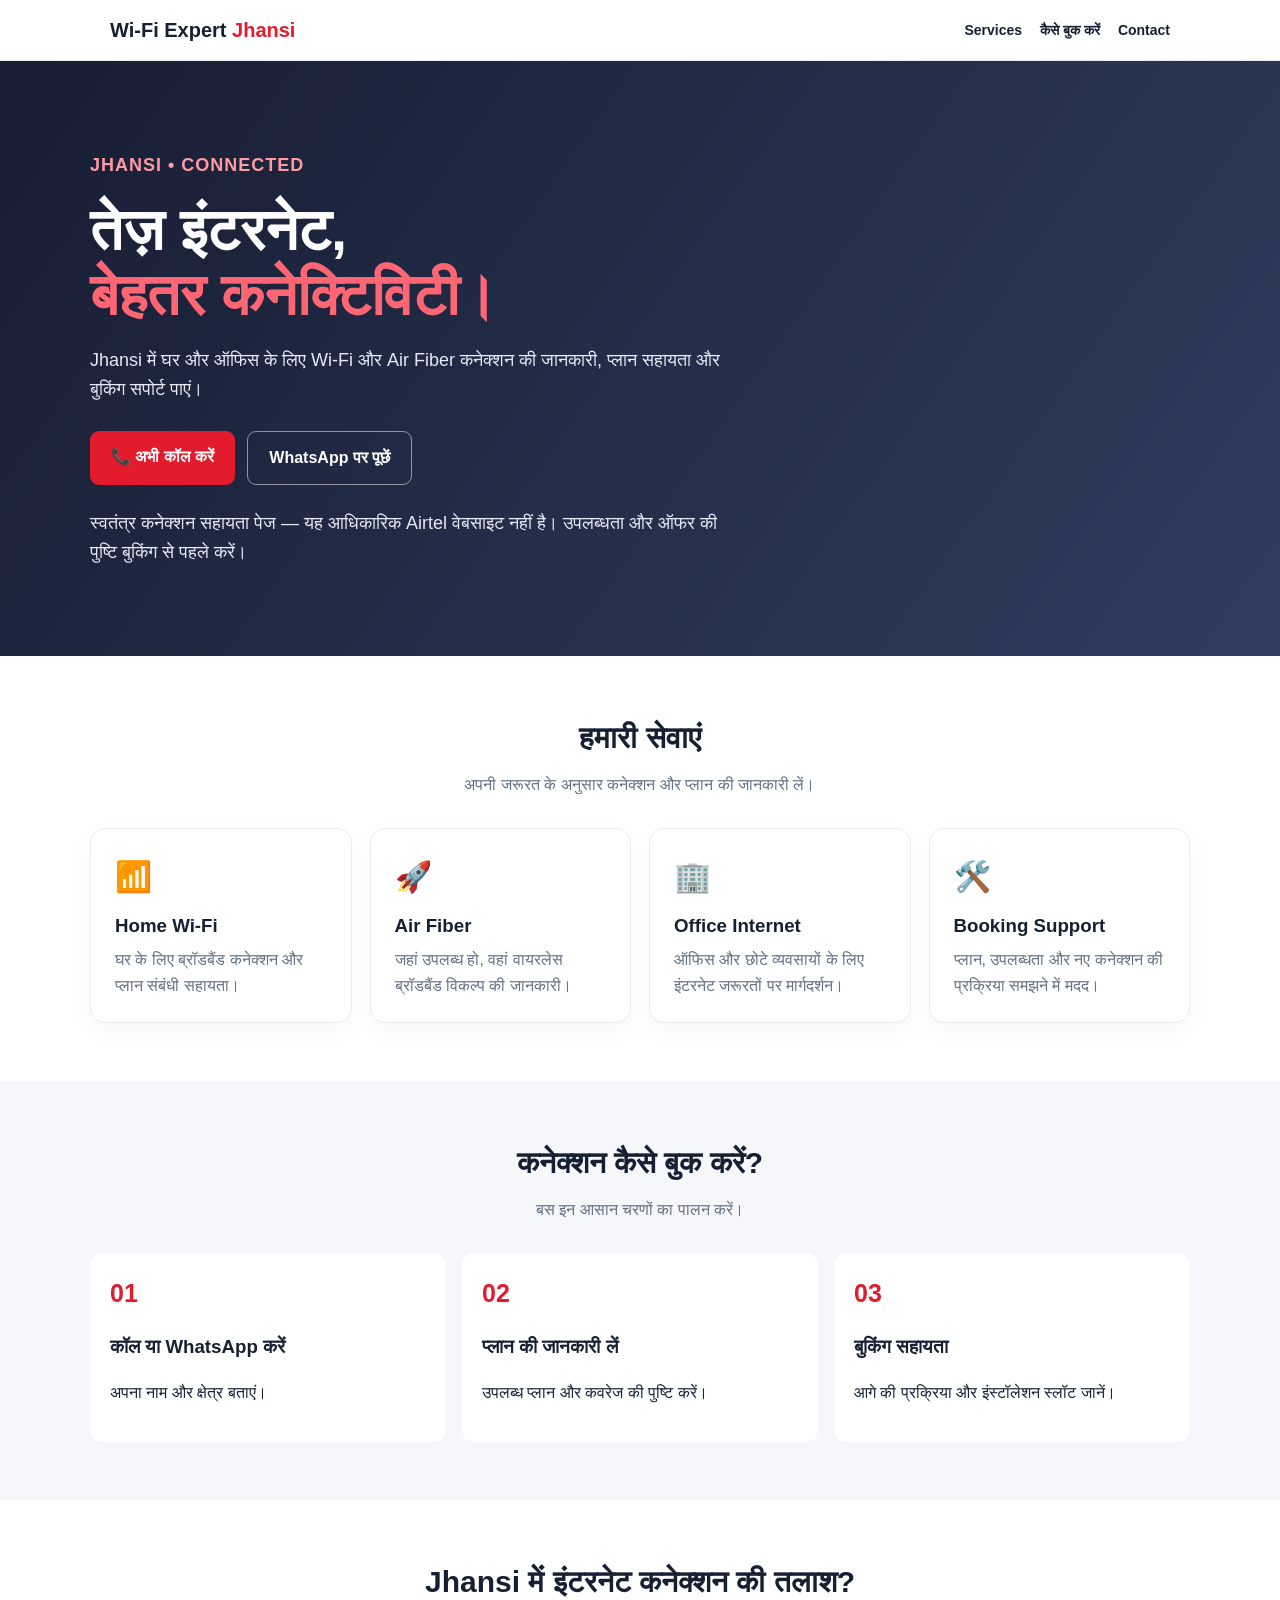
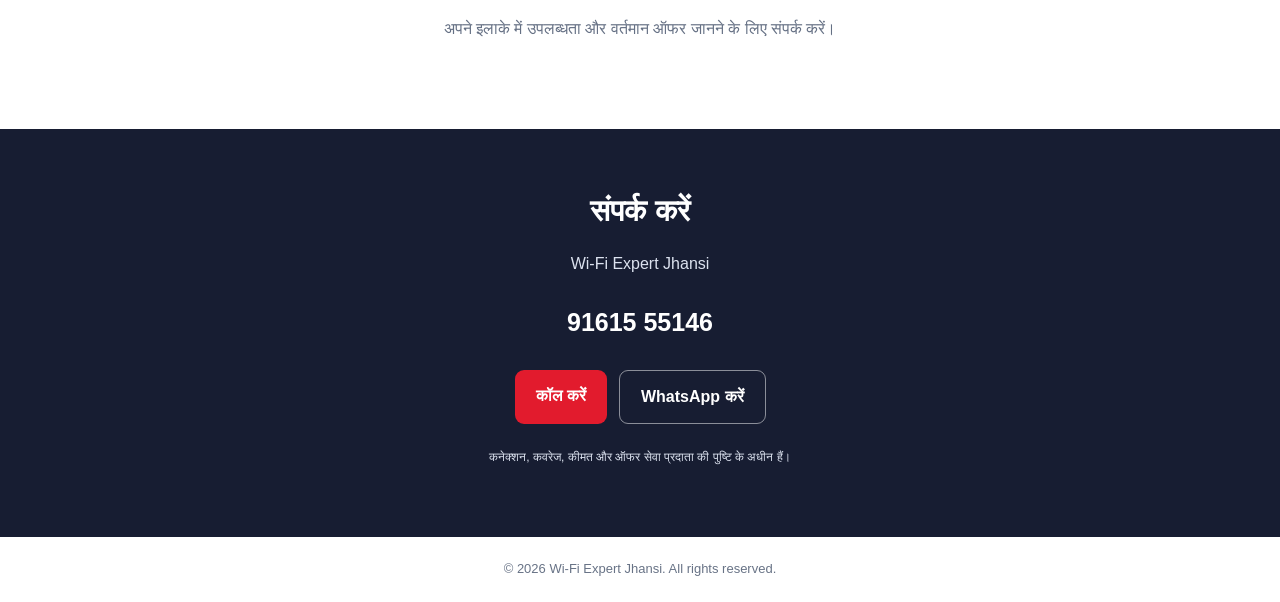
==== index.html @ 682cb1e6 "Add files via upload" ====
<!DOCTYPE html>
<html lang="hi">
<head>
<meta charset="UTF-8">
<meta name="viewport" content="width=device-width, initial-scale=1.0">
<meta name="description" content="Wi-Fi Expert Jhansi — Jhansi में Wi-Fi और Air Fiber कनेक्शन की जानकारी और बुकिंग सहायता।">
<title>Wi-Fi Expert Jhansi | Wi-Fi & Air Fiber</title>
<style>
:root{--red:#e21b2d;--ink:#172033;--muted:#657084;--light:#f5f7fb}
*{box-sizing:border-box}body{margin:0;font-family:Arial,"Noto Sans Devanagari",sans-serif;color:var(--ink);line-height:1.6}
header{background:#fff;position:sticky;top:0;z-index:5;border-bottom:1px solid #eee}
.nav{max-width:1100px;margin:auto;padding:14px 20px;display:flex;justify-content:space-between;align-items:center;gap:12px}
.brand{font-weight:800;font-size:20px}.brand span{color:var(--red)}
nav a{color:var(--ink);text-decoration:none;margin-left:18px;font-weight:600;font-size:14px}
.hero{background:linear-gradient(125deg,#171d32,#303d60);color:white;padding:72px 20px}
.wrap{max-width:1100px;margin:auto}.hero h1{font-size:clamp(34px,6vw,58px);line-height:1.12;margin:0 0 18px}.hero h1 span{color:#ff6674}
.hero p{font-size:18px;max-width:650px;color:#e4e9f4}.actions{display:flex;gap:12px;flex-wrap:wrap;margin-top:28px}
.btn{display:inline-block;padding:13px 21px;border-radius:9px;text-decoration:none;font-weight:800}
.primary{background:var(--red);color:#fff}.secondary{border:1px solid #ffffff80;color:white}
section{padding:58px 20px}.section-title{text-align:center;font-size:30px;margin:0 0 10px}.sub{text-align:center;color:var(--muted);margin:0 auto 30px;max-width:650px}
.cards{display:grid;grid-template-columns:repeat(auto-fit,minmax(220px,1fr));gap:18px}
.card{background:white;border:1px solid #e8ebf2;border-radius:15px;padding:24px;box-shadow:0 8px 24px #1720330a}
.card .ico{font-size:30px}.card h3{margin:10px 0 6px}.card p{margin:0;color:var(--muted)}
.soft{background:var(--light)}
.steps{display:grid;grid-template-columns:repeat(auto-fit,minmax(190px,1fr));gap:16px}
.step{padding:20px;background:white;border-radius:12px}.num{color:var(--red);font-size:25px;font-weight:900}
.contact{background:#171d32;color:#fff;text-align:center}.contact p{color:#dce2ef}.contact .actions{justify-content:center}
footer{padding:22px 20px;text-align:center;color:#687386;font-size:13px}
.note{font-size:12px;color:#aeb9cc;margin-top:24px}
@media(max-width:650px){nav{display:none}.hero{padding:56px 20px}.section-title{font-size:26px}}
</style>
</head>
<body>
<header><div class="nav"><div class="brand">Wi-Fi Expert <span>Jhansi</span></div><nav><a href="#services">Services</a><a href="#steps">कैसे बुक करें</a><a href="#contact">Contact</a></nav></div></header>
<main>
<div class="hero"><div class="wrap">
<p style="color:#ff9aa4;font-weight:800;letter-spacing:1px">JHANSI • CONNECTED</p>
<h1>तेज़ इंटरनेट,<br><span>बेहतर कनेक्टिविटी।</span></h1>
<p>Jhansi में घर और ऑफिस के लिए Wi-Fi और Air Fiber कनेक्शन की जानकारी, प्लान सहायता और बुकिंग सपोर्ट पाएं।</p>
<div class="actions"><a class="btn primary" href="tel:9161555146">📞 अभी कॉल करें</a><a class="btn secondary" href="https://wa.me/919161555146?text=Namaste%2C%20mujhe%20Wi-Fi%20connection%20ki%20jankari%20chahiye">WhatsApp पर पूछें</a></div>
<p class="note">स्वतंत्र कनेक्शन सहायता पेज — यह आधिकारिक Airtel वेबसाइट नहीं है। उपलब्धता और ऑफर की पुष्टि बुकिंग से पहले करें।</p>
</div></div>

<section id="services"><div class="wrap">
<h2 class="section-title">हमारी सेवाएं</h2><p class="sub">अपनी जरूरत के अनुसार कनेक्शन और प्लान की जानकारी लें।</p>
<div class="cards">
<div class="card"><div class="ico">📶</div><h3>Home Wi-Fi</h3><p>घर के लिए ब्रॉडबैंड कनेक्शन और प्लान संबंधी सहायता।</p></div>
<div class="card"><div class="ico">🚀</div><h3>Air Fiber</h3><p>जहां उपलब्ध हो, वहां वायरलेस ब्रॉडबैंड विकल्प की जानकारी।</p></div>
<div class="card"><div class="ico">🏢</div><h3>Office Internet</h3><p>ऑफिस और छोटे व्यवसायों के लिए इंटरनेट जरूरतों पर मार्गदर्शन।</p></div>
<div class="card"><div class="ico">🛠️</div><h3>Booking Support</h3><p>प्लान, उपलब्धता और नए कनेक्शन की प्रक्रिया समझने में मदद।</p></div>
</div></div></section>

<section class="soft" id="steps"><div class="wrap">
<h2 class="section-title">कनेक्शन कैसे बुक करें?</h2><p class="sub">बस इन आसान चरणों का पालन करें।</p>
<div class="steps">
<div class="step"><div class="num">01</div><h3>कॉल या WhatsApp करें</h3><p>अपना नाम और क्षेत्र बताएं।</p></div>
<div class="step"><div class="num">02</div><h3>प्लान की जानकारी लें</h3><p>उपलब्ध प्लान और कवरेज की पुष्टि करें।</p></div>
<div class="step"><div class="num">03</div><h3>बुकिंग सहायता</h3><p>आगे की प्रक्रिया और इंस्टॉलेशन स्लॉट जानें।</p></div>
</div></div></section>

<section><div class="wrap">
<h2 class="section-title">Jhansi में इंटरनेट कनेक्शन की तलाश?</h2><p class="sub">अपने इलाके में उपलब्धता और वर्तमान ऑफर जानने के लिए संपर्क करें।</p>
</div></section>
<section class="contact" id="contact"><div class="wrap">
<h2 class="section-title">संपर्क करें</h2><p>Wi-Fi Expert Jhansi</p><p style="font-size:25px;font-weight:800;color:white">91615 55146</p>
<div class="actions"><a class="btn primary" href="tel:9161555146">कॉल करें</a><a class="btn secondary" href="https://wa.me/919161555146?text=Namaste%2C%20mujhe%20Wi-Fi%20connection%20ki%20jankari%20chahiye">WhatsApp करें</a></div>
<p class="note">कनेक्शन, कवरेज, कीमत और ऑफर सेवा प्रदाता की पुष्टि के अधीन हैं।</p>
</div></section>
</main>
<footer>© 2026 Wi-Fi Expert Jhansi. All rights reserved.</footer>
</body></html>
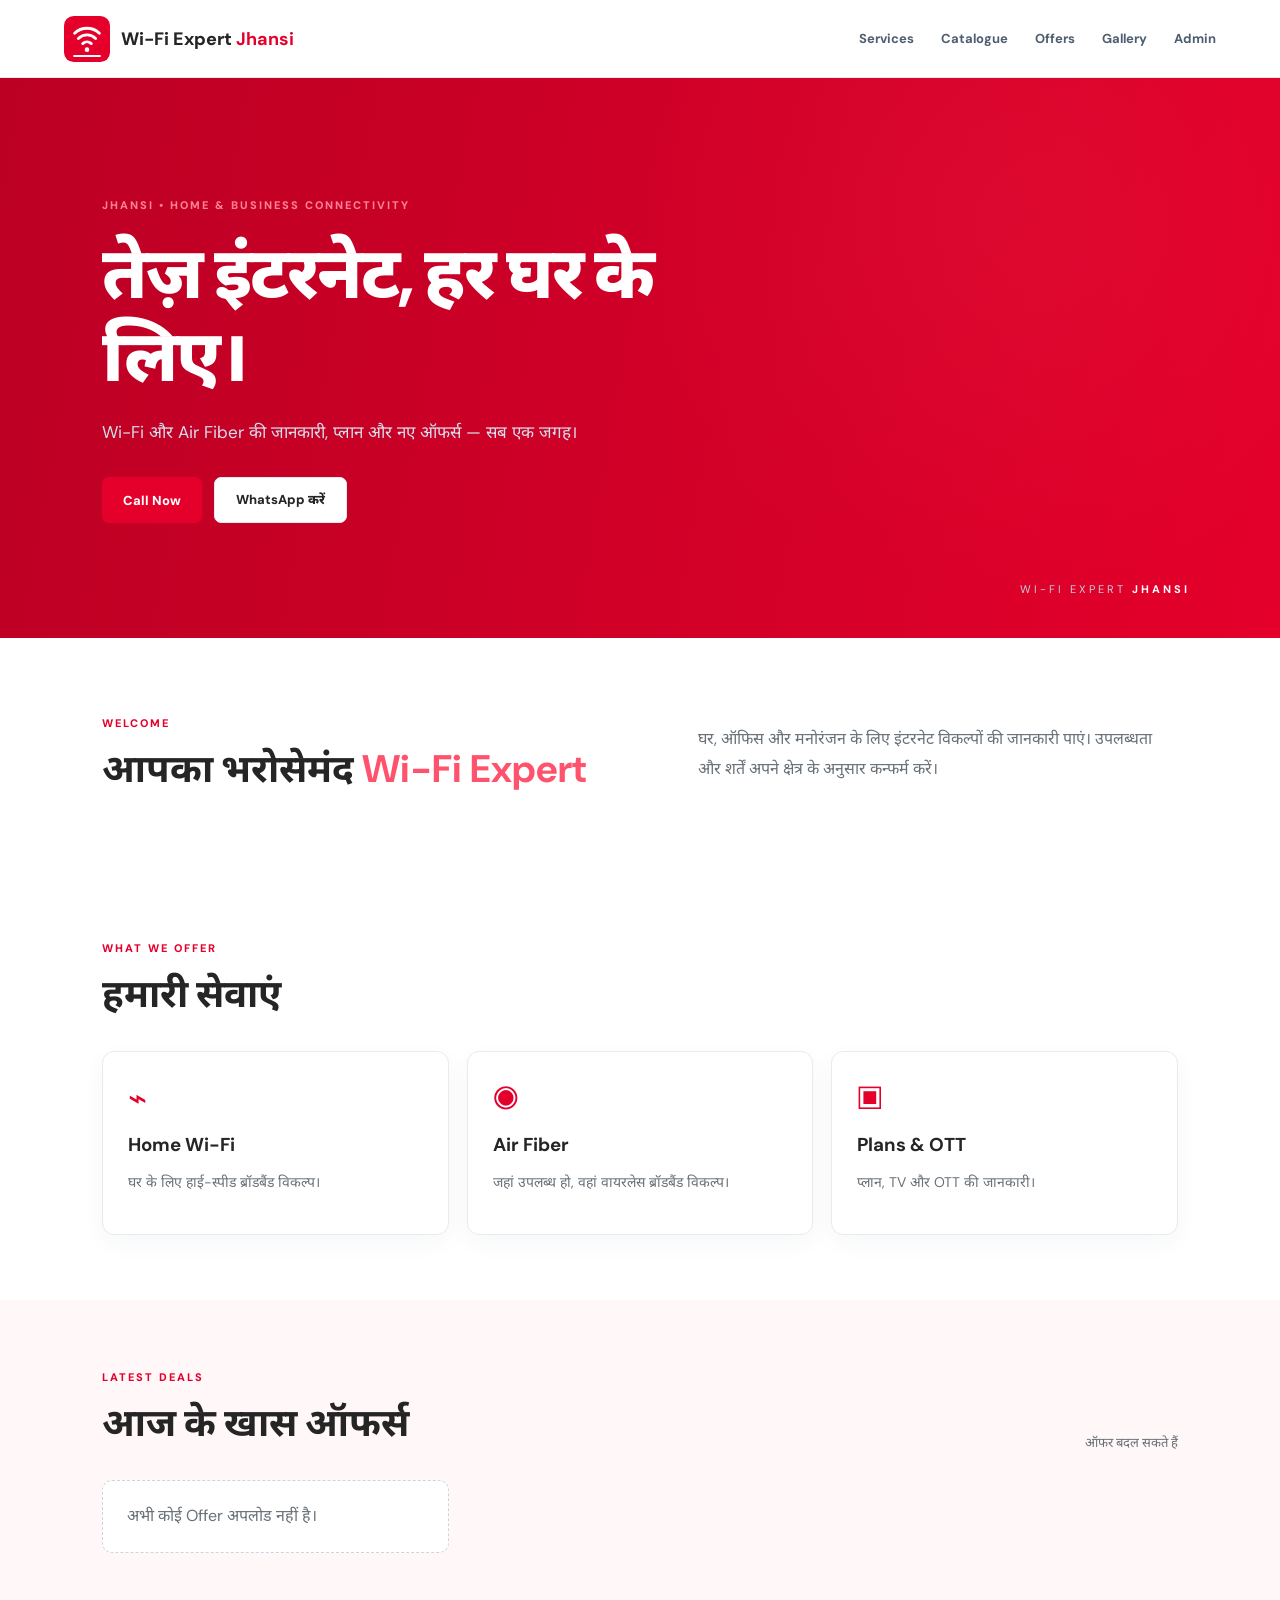
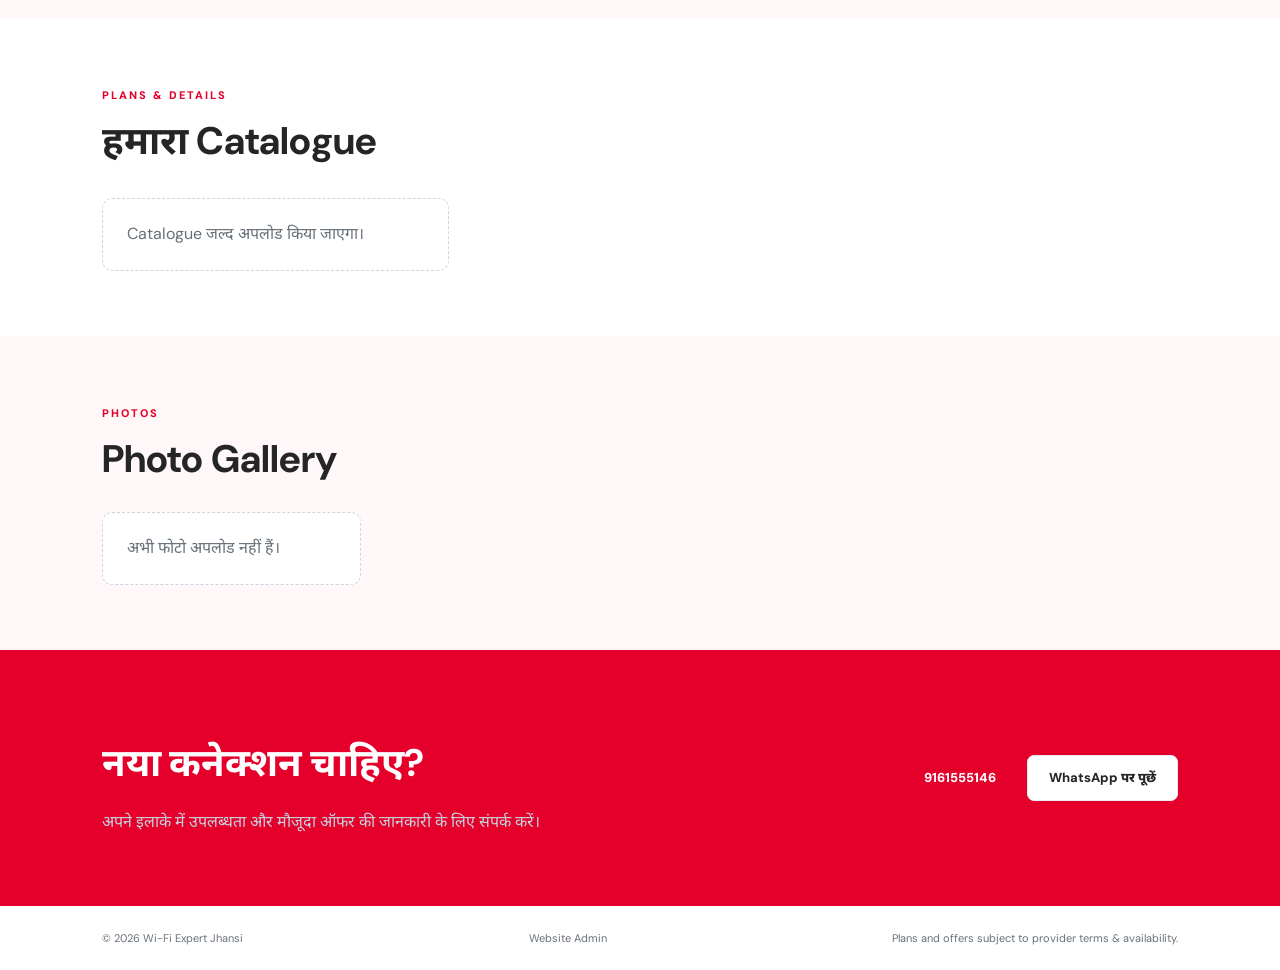
==== commit ca7fa295: "Add files via upload" ====
--- a/index.html
+++ b/index.html
@@ -1,71 +1,36 @@
-<!DOCTYPE html>
+<!doctype html>
 <html lang="hi">
 <head>
-<meta charset="UTF-8">
-<meta name="viewport" content="width=device-width, initial-scale=1.0">
-<meta name="description" content="Wi-Fi Expert Jhansi — Jhansi में Wi-Fi और Air Fiber कनेक्शन की जानकारी और बुकिंग सहायता।">
-<title>Wi-Fi Expert Jhansi | Wi-Fi & Air Fiber</title>
-<style>
-:root{--red:#e21b2d;--ink:#172033;--muted:#657084;--light:#f5f7fb}
-*{box-sizing:border-box}body{margin:0;font-family:Arial,"Noto Sans Devanagari",sans-serif;color:var(--ink);line-height:1.6}
-header{background:#fff;position:sticky;top:0;z-index:5;border-bottom:1px solid #eee}
-.nav{max-width:1100px;margin:auto;padding:14px 20px;display:flex;justify-content:space-between;align-items:center;gap:12px}
-.brand{font-weight:800;font-size:20px}.brand span{color:var(--red)}
-nav a{color:var(--ink);text-decoration:none;margin-left:18px;font-weight:600;font-size:14px}
-.hero{background:linear-gradient(125deg,#171d32,#303d60);color:white;padding:72px 20px}
-.wrap{max-width:1100px;margin:auto}.hero h1{font-size:clamp(34px,6vw,58px);line-height:1.12;margin:0 0 18px}.hero h1 span{color:#ff6674}
-.hero p{font-size:18px;max-width:650px;color:#e4e9f4}.actions{display:flex;gap:12px;flex-wrap:wrap;margin-top:28px}
-.btn{display:inline-block;padding:13px 21px;border-radius:9px;text-decoration:none;font-weight:800}
-.primary{background:var(--red);color:#fff}.secondary{border:1px solid #ffffff80;color:white}
-section{padding:58px 20px}.section-title{text-align:center;font-size:30px;margin:0 0 10px}.sub{text-align:center;color:var(--muted);margin:0 auto 30px;max-width:650px}
-.cards{display:grid;grid-template-columns:repeat(auto-fit,minmax(220px,1fr));gap:18px}
-.card{background:white;border:1px solid #e8ebf2;border-radius:15px;padding:24px;box-shadow:0 8px 24px #1720330a}
-.card .ico{font-size:30px}.card h3{margin:10px 0 6px}.card p{margin:0;color:var(--muted)}
-.soft{background:var(--light)}
-.steps{display:grid;grid-template-columns:repeat(auto-fit,minmax(190px,1fr));gap:16px}
-.step{padding:20px;background:white;border-radius:12px}.num{color:var(--red);font-size:25px;font-weight:900}
-.contact{background:#171d32;color:#fff;text-align:center}.contact p{color:#dce2ef}.contact .actions{justify-content:center}
-footer{padding:22px 20px;text-align:center;color:#687386;font-size:13px}
-.note{font-size:12px;color:#aeb9cc;margin-top:24px}
-@media(max-width:650px){nav{display:none}.hero{padding:56px 20px}.section-title{font-size:26px}}
-</style>
+<meta charset="utf-8"><meta name="viewport" content="width=device-width,initial-scale=1">
+<meta name="description" content="Wi-Fi Expert Jhansi - Airtel Wi-Fi, Air Fiber, plans and special offers.">
+<title>Wi-Fi Expert Jhansi</title><link rel="stylesheet" href="styles.css">
 </head>
 <body>
-<header><div class="nav"><div class="brand">Wi-Fi Expert <span>Jhansi</span></div><nav><a href="#services">Services</a><a href="#steps">कैसे बुक करें</a><a href="#contact">Contact</a></nav></div></header>
+<header class="top">
+  <a class="brand" href="#"><img id="siteLogo" src="logo.svg" alt="Wi-Fi Expert Jhansi logo"><span>Wi-Fi Expert <b>Jhansi</b></span></a>
+  <nav><a href="#services">Services</a><a href="#catalogue">Catalogue</a><a href="#offers">Offers</a><a href="#gallery">Gallery</a><a href="admin.html">Admin</a></nav>
+</header>
+<section class="hero" id="hero">
+  <div class="hero-shade"></div><div class="hero-content">
+    <span class="eyebrow">JHANSI • HOME & BUSINESS CONNECTIVITY</span>
+    <h1 id="heroTitle">तेज़ इंटरनेट,<br><em>हर घर के लिए।</em></h1>
+    <p id="heroText">Wi-Fi और Air Fiber की जानकारी, प्लान और नए ऑफर्स — सब एक जगह।</p>
+    <div class="actions"><a class="btn primary" id="callBtn" href="tel:9161555146">Call Now</a><a class="btn light" id="waBtn" href="https://wa.me/919161555146">WhatsApp करें</a></div>
+  </div>
+  <div class="hero-tag">WI-FI EXPERT <strong>JHANSI</strong></div>
+</section>
 <main>
-<div class="hero"><div class="wrap">
-<p style="color:#ff9aa4;font-weight:800;letter-spacing:1px">JHANSI • CONNECTED</p>
-<h1>तेज़ इंटरनेट,<br><span>बेहतर कनेक्टिविटी।</span></h1>
-<p>Jhansi में घर और ऑफिस के लिए Wi-Fi और Air Fiber कनेक्शन की जानकारी, प्लान सहायता और बुकिंग सपोर्ट पाएं।</p>
-<div class="actions"><a class="btn primary" href="tel:9161555146">📞 अभी कॉल करें</a><a class="btn secondary" href="https://wa.me/919161555146?text=Namaste%2C%20mujhe%20Wi-Fi%20connection%20ki%20jankari%20chahiye">WhatsApp पर पूछें</a></div>
-<p class="note">स्वतंत्र कनेक्शन सहायता पेज — यह आधिकारिक Airtel वेबसाइट नहीं है। उपलब्धता और ऑफर की पुष्टि बुकिंग से पहले करें।</p>
-</div></div>
-
-<section id="services"><div class="wrap">
-<h2 class="section-title">हमारी सेवाएं</h2><p class="sub">अपनी जरूरत के अनुसार कनेक्शन और प्लान की जानकारी लें।</p>
-<div class="cards">
-<div class="card"><div class="ico">📶</div><h3>Home Wi-Fi</h3><p>घर के लिए ब्रॉडबैंड कनेक्शन और प्लान संबंधी सहायता।</p></div>
-<div class="card"><div class="ico">🚀</div><h3>Air Fiber</h3><p>जहां उपलब्ध हो, वहां वायरलेस ब्रॉडबैंड विकल्प की जानकारी।</p></div>
-<div class="card"><div class="ico">🏢</div><h3>Office Internet</h3><p>ऑफिस और छोटे व्यवसायों के लिए इंटरनेट जरूरतों पर मार्गदर्शन।</p></div>
-<div class="card"><div class="ico">🛠️</div><h3>Booking Support</h3><p>प्लान, उपलब्धता और नए कनेक्शन की प्रक्रिया समझने में मदद।</p></div>
-</div></div></section>
-
-<section class="soft" id="steps"><div class="wrap">
-<h2 class="section-title">कनेक्शन कैसे बुक करें?</h2><p class="sub">बस इन आसान चरणों का पालन करें।</p>
-<div class="steps">
-<div class="step"><div class="num">01</div><h3>कॉल या WhatsApp करें</h3><p>अपना नाम और क्षेत्र बताएं।</p></div>
-<div class="step"><div class="num">02</div><h3>प्लान की जानकारी लें</h3><p>उपलब्ध प्लान और कवरेज की पुष्टि करें।</p></div>
-<div class="step"><div class="num">03</div><h3>बुकिंग सहायता</h3><p>आगे की प्रक्रिया और इंस्टॉलेशन स्लॉट जानें।</p></div>
-</div></div></section>
-
-<section><div class="wrap">
-<h2 class="section-title">Jhansi में इंटरनेट कनेक्शन की तलाश?</h2><p class="sub">अपने इलाके में उपलब्धता और वर्तमान ऑफर जानने के लिए संपर्क करें।</p>
+<section class="intro"><div><span class="eyebrow">WELCOME</span><h2>आपका भरोसेमंद <em>Wi-Fi Expert</em></h2></div><p>घर, ऑफिस और मनोरंजन के लिए इंटरनेट विकल्पों की जानकारी पाएं। उपलब्धता और शर्तें अपने क्षेत्र के अनुसार कन्फर्म करें।</p></section>
+<section id="services" class="section"><div class="section-head"><div><span class="eyebrow">WHAT WE OFFER</span><h2>हमारी सेवाएं</h2></div></div><div class="service-grid">
+<article class="service"><div class="symbol">⌁</div><h3>Home Wi-Fi</h3><p>घर के लिए हाई-स्पीड ब्रॉडबैंड विकल्प।</p></article>
+<article class="service"><div class="symbol">◉</div><h3>Air Fiber</h3><p>जहां उपलब्ध हो, वहां वायरलेस ब्रॉडबैंड विकल्प।</p></article>
+<article class="service"><div class="symbol">▣</div><h3>Plans & OTT</h3><p>प्लान, TV और OTT की जानकारी।</p></article>
 </div></section>
-<section class="contact" id="contact"><div class="wrap">
-<h2 class="section-title">संपर्क करें</h2><p>Wi-Fi Expert Jhansi</p><p style="font-size:25px;font-weight:800;color:white">91615 55146</p>
-<div class="actions"><a class="btn primary" href="tel:9161555146">कॉल करें</a><a class="btn secondary" href="https://wa.me/919161555146?text=Namaste%2C%20mujhe%20Wi-Fi%20connection%20ki%20jankari%20chahiye">WhatsApp करें</a></div>
-<p class="note">कनेक्शन, कवरेज, कीमत और ऑफर सेवा प्रदाता की पुष्टि के अधीन हैं।</p>
-</div></section>
+<section id="offers" class="section tinted"><div class="section-head"><div><span class="eyebrow">LATEST DEALS</span><h2>आज के खास ऑफर्स</h2></div><span class="hint">ऑफर बदल सकते हैं</span></div><div id="offersGrid" class="cards"></div></section>
+<section id="catalogue" class="section"><div class="section-head"><div><span class="eyebrow">PLANS & DETAILS</span><h2>हमारा Catalogue</h2></div></div><div id="catalogueGrid" class="cards"></div></section>
+<section id="gallery" class="section tinted"><div class="section-head"><div><span class="eyebrow">PHOTOS</span><h2>Photo Gallery</h2></div></div><div id="galleryGrid" class="gallery"></div></section>
+<section class="contact"><div><span class="eyebrow">LET'S GET CONNECTED</span><h2>नया कनेक्शन चाहिए?</h2><p>अपने इलाके में उपलब्धता और मौजूदा ऑफर की जानकारी के लिए संपर्क करें।</p></div><div class="contact-actions"><a class="btn primary" id="bottomCall" href="tel:9161555146">91615 555146</a><a class="btn light" id="bottomWa" href="https://wa.me/919161555146">WhatsApp पर पूछें</a></div></section>
 </main>
-<footer>© 2026 Wi-Fi Expert Jhansi. All rights reserved.</footer>
+<footer><span>© <span id="year"></span> Wi-Fi Expert Jhansi</span><a href="admin.html">Website Admin</a><span>Plans and offers subject to provider terms & availability.</span></footer>
+<script src="app.js"></script>
 </body></html>
--- a/styles.css
+++ b/styles.css
@@ -0,0 +1,2 @@
+@import url('https://fonts.googleapis.com/css2?family=DM+Sans:wght@400;500;600;700;800&family=Noto+Sans+Devanagari:wght@400;500;600;700;800&display=swap');
+:root{--ink:#252525;--red:#e4002b;--muted:#687078;--paper:#fff7f8;--line:#e6ebf1}*{box-sizing:border-box}html{scroll-behavior:smooth}body{margin:0;color:var(--ink);font-family:'DM Sans','Noto Sans Devanagari',sans-serif;background:#fff}a{text-decoration:none;color:inherit}.top{height:78px;padding:0 max(5vw,22px);display:flex;align-items:center;justify-content:space-between;background:#fff;position:sticky;top:0;z-index:5;border-bottom:1px solid var(--line)}.brand{display:flex;align-items:center;gap:11px;font-weight:800;font-size:18px}.brand img{width:46px;height:46px;object-fit:contain}.brand b{color:var(--red)}nav{display:flex;gap:27px;font-size:13px;font-weight:700;color:#4d5e70}nav a:hover,footer a:hover{color:var(--red)}.hero{min-height:560px;position:relative;display:flex;align-items:center;padding:75px max(8vw,25px);color:white;background:linear-gradient(100deg,rgba(185,0,35,.94),rgba(228,0,43,.78)),url('wallpaper.jpg') center/cover;background-color:#e4002b}.hero-shade{position:absolute;inset:0;background:radial-gradient(circle at 80% 25%,rgba(229,29,62,.28),transparent 35%)}.hero-content{position:relative;max-width:650px}.eyebrow{font-size:11px;letter-spacing:2px;font-weight:800;color:var(--red)}.hero .eyebrow{color:#ff8294}.hero h1{font-size:clamp(42px,6vw,72px);line-height:1.16;margin:18px 0;font-weight:800;letter-spacing:-2px}.hero h1 em,.intro h2 em{font-style:normal;color:#ff526d}.hero p{font-size:17px;line-height:1.8;color:#d7e1ec;max-width:540px}.actions{display:flex;gap:12px;margin-top:30px}.btn{display:inline-flex;align-items:center;justify-content:center;padding:13px 21px;border-radius:7px;font-weight:800;font-size:13px;border:0;cursor:pointer}.primary{background:var(--red);color:white}.light{background:white;color:var(--ink);border:1px solid var(--line)}.hero-tag{position:absolute;right:7%;bottom:42px;font-size:11px;letter-spacing:3px;color:#c7d2df}.hero-tag strong{color:#fff}.intro{padding:70px 8vw;display:flex;justify-content:space-between;gap:50px;align-items:center}.intro h2,.section h2,.contact h2{font-size:clamp(27px,3vw,39px);margin:12px 0 0}.intro p{max-width:480px;color:var(--muted);line-height:1.9}.section{padding:65px 8vw}.tinted{background:var(--paper)}.section-head{display:flex;align-items:end;justify-content:space-between;margin-bottom:28px}.hint,.muted{color:var(--muted);font-size:13px}.service-grid,.cards{display:grid;grid-template-columns:repeat(3,1fr);gap:18px}.service,.item{background:#fff;border:1px solid var(--line);border-radius:12px;padding:25px;box-shadow:0 8px 25px rgba(20,42,65,.04)}.symbol{font-size:32px;color:var(--red)}.service h3,.item h3{margin:13px 0 8px}.service p,.item p{color:var(--muted);line-height:1.7;font-size:14px}.item img{width:100%;height:175px;object-fit:cover;border-radius:8px;background:#edf1f5}.gallery{display:grid;grid-template-columns:repeat(4,1fr);gap:13px}.gallery img{width:100%;height:190px;object-fit:cover;border-radius:10px;background:#e8edf2}.empty{padding:24px;color:var(--muted);background:white;border:1px dashed #cbd5df;border-radius:10px}.contact{padding:55px 8vw;background:#e4002b;color:white;display:flex;justify-content:space-between;align-items:center;gap:25px}.contact p{color:#c7d2df;line-height:1.7}.contact-actions{display:flex;gap:10px;flex-wrap:wrap}footer{padding:25px 8vw;display:flex;justify-content:space-between;gap:15px;color:var(--muted);font-size:11px}.admin-body{background:var(--paper)}.admin-wrap{max-width:900px;margin:50px auto;padding:0 20px 60px}.admin-wrap h1{font-size:36px;margin:12px 0}.admin-wrap>.muted{line-height:1.8}.notice{background:#fff4e7;border:1px solid #f3d6ad;padding:15px;border-radius:9px;margin:22px 0;color:#754d1b;font-size:13px;line-height:1.7}.admin-card{background:white;border:1px solid var(--line);border-radius:12px;padding:24px;margin:16px 0}.admin-card h2{font-size:20px;margin:0 0 18px}.admin-card label{display:block;font-size:13px;font-weight:700;margin:13px 0;color:#34465a}.admin-card input:not([type=file]),.admin-card textarea{display:block;width:100%;padding:12px;border:1px solid #d9e1e9;border-radius:7px;margin-top:7px;font:inherit;font-size:14px}.admin-card textarea{min-height:75px}.admin-card input[type=file]{display:block;margin-top:9px;font-size:13px}.upload-row{display:grid;grid-template-columns:1fr 1fr;gap:20px}.manage-list{display:grid;grid-template-columns:repeat(2,1fr);gap:10px;margin-top:18px}.manage-item{border:1px solid var(--line);border-radius:8px;padding:10px;display:flex;gap:10px;align-items:center;font-size:12px}.manage-item img{width:54px;height:48px;object-fit:cover;border-radius:5px}.manage-item button{margin-left:auto;border:0;background:#fff0f2;color:#bd1732;padding:7px;border-radius:5px;cursor:pointer}.status{color:#16734b;font-weight:700;font-size:13px}.export-card{border-color:#f2b7c1}@media(max-width:700px){.top{height:auto;min-height:70px;flex-wrap:wrap;padding:12px 18px}nav{width:100%;overflow:auto;gap:18px;padding:10px 0 3px}nav a{white-space:nowrap}.hero{min-height:500px;padding:60px 24px}.hero-tag{display:none}.intro,.contact{display:block;padding:48px 24px}.section{padding:48px 22px}.service-grid,.cards{grid-template-columns:1fr}.gallery{grid-template-columns:repeat(2,1fr)}.gallery img{height:145px}.contact-actions{margin-top:20px}footer{padding:22px;flex-direction:column}.upload-row,.manage-list{grid-template-columns:1fr}.admin-wrap{margin:30px auto}.admin-wrap h1{font-size:29px}}
